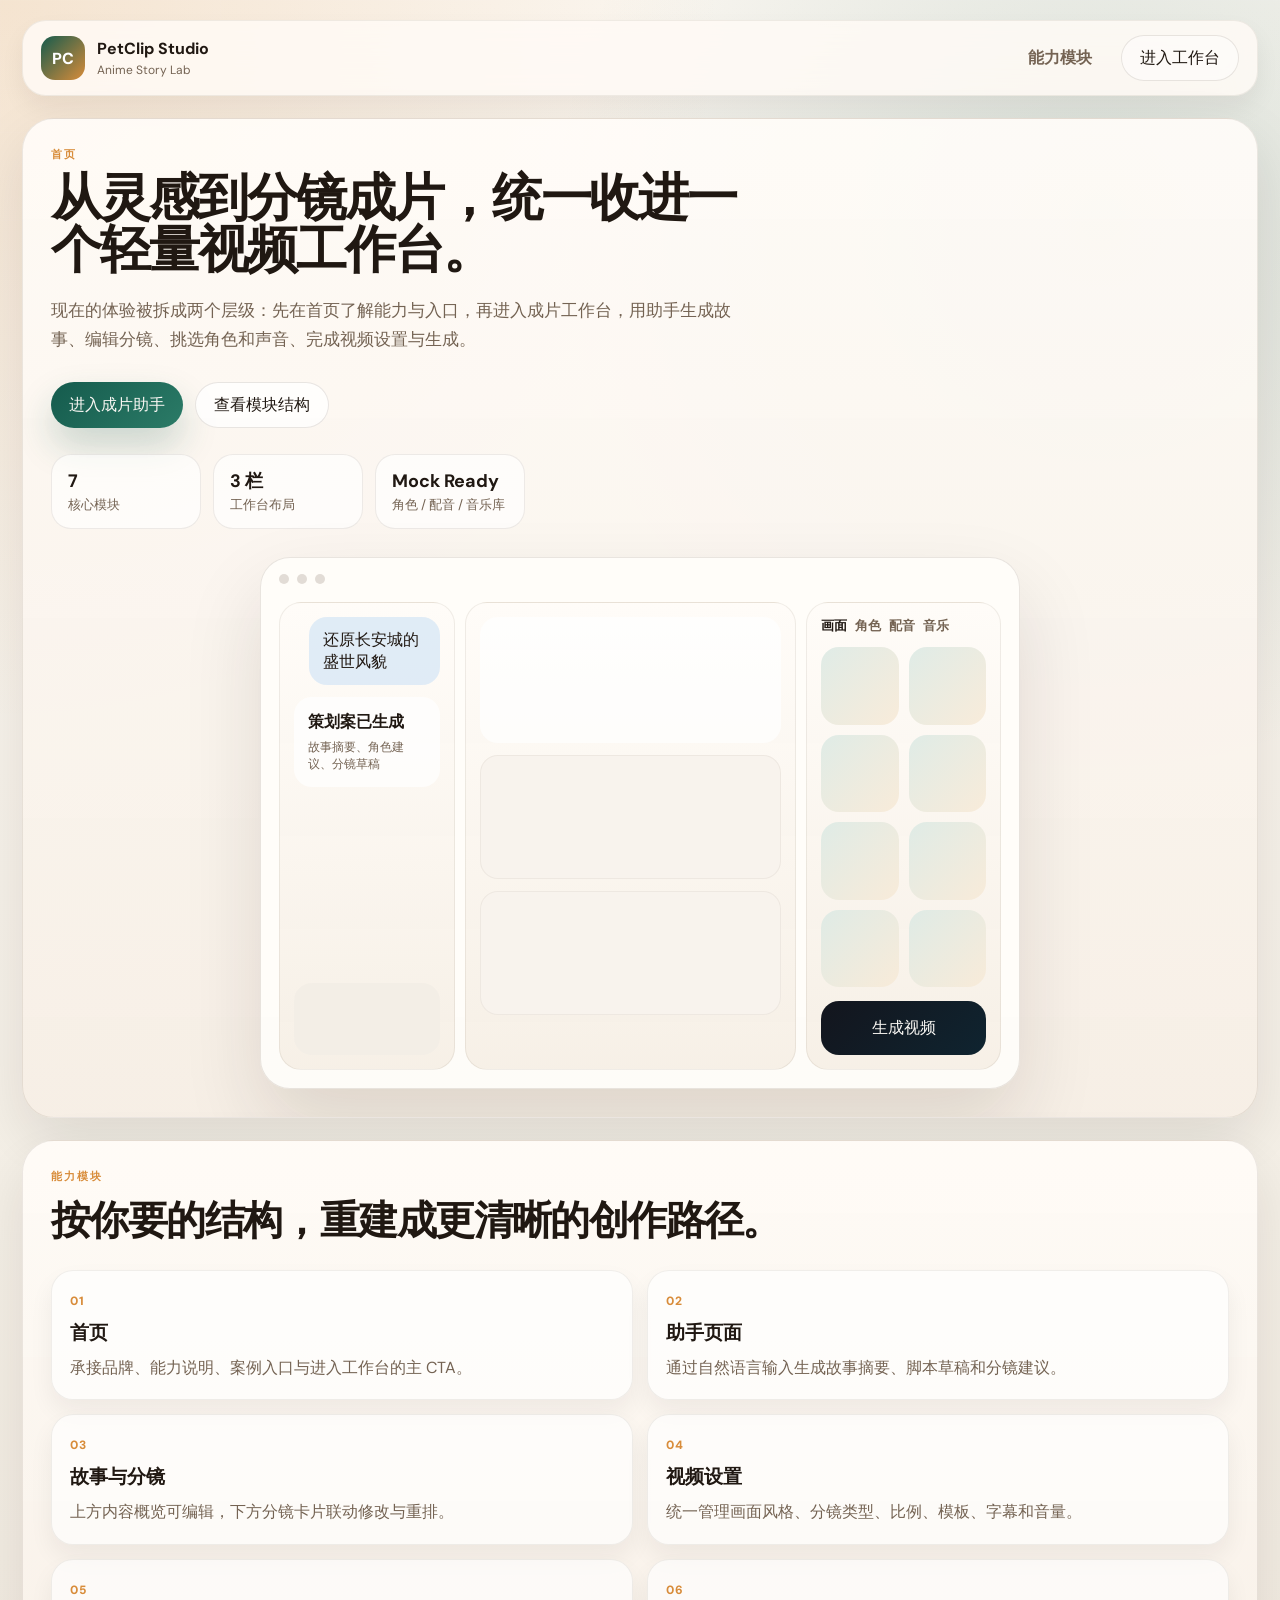
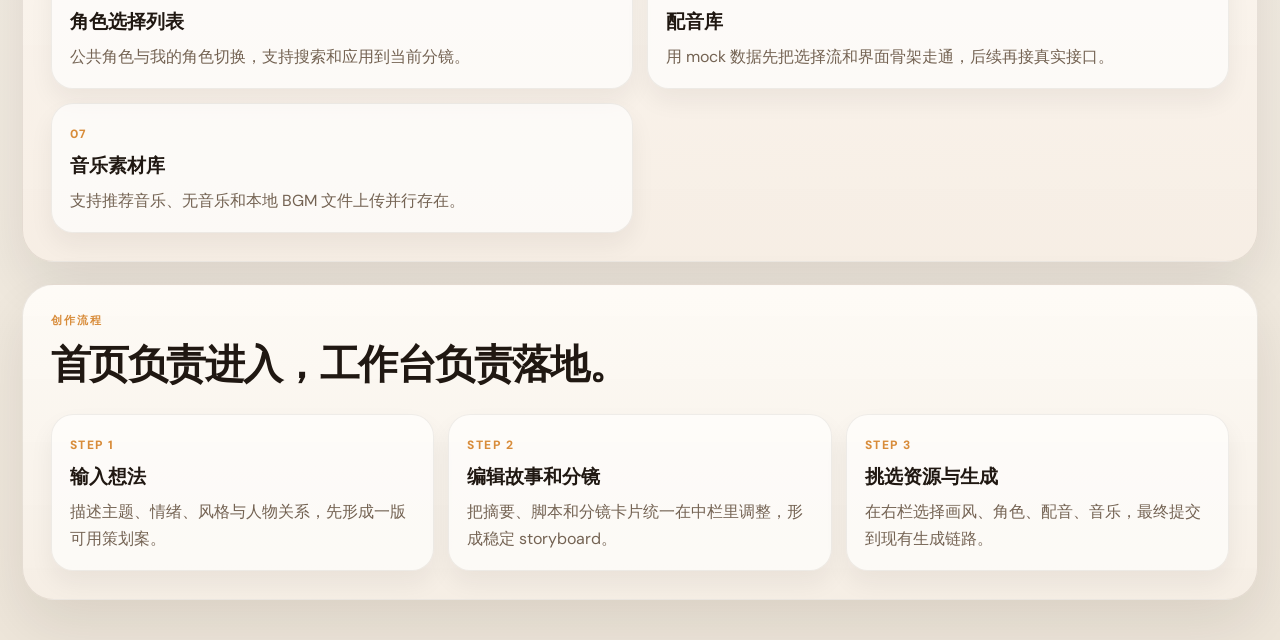
==== front/templates/index.html @ 116aa3e2 "feature: 更新目录组织架构" ====
<!doctype html>
<html lang="zh-CN">
  <head>
    <meta charset="utf-8" />
    <meta name="viewport" content="width=device-width, initial-scale=1" />
    <title>PetClip Studio</title>
    <link rel="preconnect" href="https://fonts.googleapis.com" />
    <link rel="preconnect" href="https://fonts.gstatic.com" crossorigin />
    <link
      href="https://fonts.googleapis.com/css2?family=DM+Sans:wght@400;500;700;800&family=IBM+Plex+Mono:wght@400;500&display=swap"
      rel="stylesheet"
    />
    <link rel="stylesheet" href="/static/styles.css" />
  </head>
  <body data-page="home" class="page-home">
    <header class="marketing-header">
      <a class="marketing-brand" href="/">
        <span class="marketing-brand__mark">PC</span>
        <span class="marketing-brand__text">
          <strong>PetClip Studio</strong>
          <span>Anime Story Lab</span>
        </span>
      </a>
      <nav class="marketing-nav">
        <a href="#features">能力模块</a>
        <a class="btn btn--ghost" href="/studio">进入工作台</a>
      </nav>
    </header>

    <main class="marketing-main">
      <section class="hero-shell">
        <div class="hero-copy">
          <div class="eyebrow">首页</div>
          <h1>从灵感到分镜成片，统一收进一个轻量视频工作台。</h1>
          <p>
            现在的体验被拆成两个层级：先在首页了解能力与入口，再进入成片工作台，用助手生成故事、编辑分镜、挑选角色和声音、完成视频设置与生成。
          </p>
          <div class="hero-actions">
            <a class="btn btn--primary" href="/studio">进入成片助手</a>
            <a class="btn btn--secondary" href="#features">查看模块结构</a>
          </div>
          <div class="hero-stats">
            <div class="hero-stat">
              <strong>7</strong>
              <span>核心模块</span>
            </div>
            <div class="hero-stat">
              <strong>3 栏</strong>
              <span>工作台布局</span>
            </div>
            <div class="hero-stat">
              <strong>Mock Ready</strong>
              <span>角色 / 配音 / 音乐库</span>
            </div>
          </div>
        </div>

        <div class="hero-preview">
          <div class="hero-preview__window">
            <div class="hero-preview__top">
              <span></span><span></span><span></span>
            </div>
            <div class="hero-preview__body">
              <div class="hero-preview__sidebar">
                <div class="hero-preview__bubble hero-preview__bubble--right">还原长安城的盛世风貌</div>
                <div class="hero-preview__card">
                  <strong>策划案已生成</strong>
                  <span>故事摘要、角色建议、分镜草稿</span>
                </div>
                <div class="hero-preview__composer"></div>
              </div>
              <div class="hero-preview__editor">
                <div class="hero-preview__editor-block"></div>
                <div class="hero-preview__editor-card"></div>
                <div class="hero-preview__editor-card"></div>
              </div>
              <div class="hero-preview__panel">
                <div class="hero-preview__tabs">
                  <span class="is-active">画面</span>
                  <span>角色</span>
                  <span>配音</span>
                  <span>音乐</span>
                </div>
                <div class="hero-preview__grid">
                  <span></span><span></span><span></span><span></span>
                  <span></span><span></span><span></span><span></span>
                </div>
                <div class="hero-preview__cta">生成视频</div>
              </div>
            </div>
          </div>
        </div>
      </section>

      <section class="marketing-section" id="features">
        <div class="section-heading">
          <div class="eyebrow">能力模块</div>
          <h2>按你要的结构，重建成更清晰的创作路径。</h2>
        </div>
        <div class="feature-grid">
          <article class="feature-card">
            <span>01</span>
            <h3>首页</h3>
            <p>承接品牌、能力说明、案例入口与进入工作台的主 CTA。</p>
          </article>
          <article class="feature-card">
            <span>02</span>
            <h3>助手页面</h3>
            <p>通过自然语言输入生成故事摘要、脚本草稿和分镜建议。</p>
          </article>
          <article class="feature-card">
            <span>03</span>
            <h3>故事与分镜</h3>
            <p>上方内容概览可编辑，下方分镜卡片联动修改与重排。</p>
          </article>
          <article class="feature-card">
            <span>04</span>
            <h3>视频设置</h3>
            <p>统一管理画面风格、分镜类型、比例、模板、字幕和音量。</p>
          </article>
          <article class="feature-card">
            <span>05</span>
            <h3>角色选择列表</h3>
            <p>公共角色与我的角色切换，支持搜索和应用到当前分镜。</p>
          </article>
          <article class="feature-card">
            <span>06</span>
            <h3>配音库</h3>
            <p>用 mock 数据先把选择流和界面骨架走通，后续再接真实接口。</p>
          </article>
          <article class="feature-card">
            <span>07</span>
            <h3>音乐素材库</h3>
            <p>支持推荐音乐、无音乐和本地 BGM 文件上传并行存在。</p>
          </article>
        </div>
      </section>

      <section class="marketing-section marketing-section--flow" id="flow">
        <div class="section-heading">
          <div class="eyebrow">创作流程</div>
          <h2>首页负责进入，工作台负责落地。</h2>
        </div>
        <div class="flow-grid">
          <div class="flow-step">
            <strong>Step 1</strong>
            <h3>输入想法</h3>
            <p>描述主题、情绪、风格与人物关系，先形成一版可用策划案。</p>
          </div>
          <div class="flow-step">
            <strong>Step 2</strong>
            <h3>编辑故事和分镜</h3>
            <p>把摘要、脚本和分镜卡片统一在中栏里调整，形成稳定 storyboard。</p>
          </div>
          <div class="flow-step">
            <strong>Step 3</strong>
            <h3>挑选资源与生成</h3>
            <p>在右栏选择画风、角色、配音、音乐，最终提交到现有生成链路。</p>
          </div>
        </div>
      </section>
    </main>
  </body>
</html>
---- static/styles.css ----
:root {
  --bg: #f4efe6;
  --bg-soft: #fbf8f3;
  --surface: rgba(255, 252, 247, 0.9);
  --surface-strong: #fffdf9;
  --surface-muted: #f2ece2;
  --line: rgba(72, 52, 33, 0.12);
  --line-strong: rgba(72, 52, 33, 0.2);
  --text: #201812;
  --muted: #746353;
  --primary: #155b4d;
  --primary-strong: #0e3f35;
  --primary-soft: #dceae5;
  --accent: #d88c3a;
  --accent-soft: #f8ead7;
  --danger: #b44f4b;
  --success: #25715b;
  --shadow-sm: 0 12px 24px rgba(31, 20, 8, 0.06);
  --shadow-md: 0 24px 60px rgba(31, 20, 8, 0.1);
  --shadow-lg: 0 36px 80px rgba(31, 20, 8, 0.12);
  --radius-sm: 14px;
  --radius-md: 22px;
  --radius-lg: 30px;
}

* {
  box-sizing: border-box;
}

html,
body {
  min-height: 100%;
}

body {
  margin: 0;
  color: var(--text);
  font-family: "DM Sans", ui-sans-serif, system-ui, sans-serif;
  background:
    radial-gradient(circle at top left, rgba(216, 140, 58, 0.18), transparent 28%),
    radial-gradient(circle at 86% 10%, rgba(21, 91, 77, 0.14), transparent 24%),
    linear-gradient(180deg, #fbf7f1 0%, var(--bg) 54%, #eee6da 100%);
}

body::before {
  content: "";
  position: fixed;
  inset: 0;
  pointer-events: none;
  background-image:
    linear-gradient(rgba(255, 255, 255, 0.18) 1px, transparent 1px),
    linear-gradient(90deg, rgba(255, 255, 255, 0.12) 1px, transparent 1px);
  background-size: 44px 44px;
  mask-image: linear-gradient(180deg, rgba(0, 0, 0, 0.22), transparent 76%);
}

a {
  color: inherit;
  text-decoration: none;
}

button,
input,
select,
textarea {
  font: inherit;
}

.eyebrow {
  font-size: 11px;
  font-weight: 800;
  letter-spacing: 0.18em;
  text-transform: uppercase;
  color: var(--accent);
}

.btn {
  display: inline-flex;
  align-items: center;
  justify-content: center;
  min-height: 46px;
  padding: 0 18px;
  border-radius: 999px;
  border: 1px solid var(--line);
  transition: transform 180ms ease, box-shadow 180ms ease, border-color 180ms ease, background 180ms ease;
  cursor: pointer;
}

.btn:hover {
  transform: translateY(-1px);
}

.btn--primary {
  color: #faf8f4;
  background: linear-gradient(135deg, var(--primary) 0%, #2b7b67 100%);
  border: none;
  box-shadow: 0 18px 36px rgba(21, 91, 77, 0.22);
}

.btn--secondary {
  background: rgba(255, 255, 255, 0.74);
  color: var(--text);
}

.btn--ghost {
  background: rgba(255, 255, 255, 0.48);
}

.btn--dark {
  color: #f9f7f2;
  background: linear-gradient(135deg, #14151d 0%, #0f232f 100%);
  border: none;
  box-shadow: 0 20px 38px rgba(15, 20, 27, 0.18);
}

.btn--danger {
  color: #fff8f7;
  background: linear-gradient(135deg, #a43f3b 0%, #cb5f57 100%);
  border: none;
  box-shadow: 0 18px 36px rgba(164, 63, 59, 0.22);
}

.btn--block {
  width: 100%;
}

.btn.is-disabled,
.btn[aria-disabled="true"] {
  opacity: 0.45;
  pointer-events: none;
}

.page-home {
  padding: 20px 22px 40px;
}

.marketing-header {
  display: flex;
  align-items: center;
  justify-content: space-between;
  gap: 18px;
  padding: 14px 18px;
  border: 1px solid rgba(72, 52, 33, 0.08);
  border-radius: 24px;
  background: rgba(255, 251, 246, 0.84);
  backdrop-filter: blur(16px);
  box-shadow: var(--shadow-sm);
}

.marketing-brand {
  display: flex;
  align-items: center;
  gap: 12px;
}

.marketing-brand__mark {
  display: inline-flex;
  align-items: center;
  justify-content: center;
  width: 44px;
  height: 44px;
  border-radius: 14px;
  background: linear-gradient(135deg, var(--primary) 0%, var(--accent) 100%);
  color: #fff;
  font-weight: 800;
}

.marketing-brand__text {
  display: flex;
  flex-direction: column;
  gap: 3px;
}

.marketing-brand__text strong {
  font-size: 16px;
}

.marketing-brand__text span {
  color: var(--muted);
  font-size: 12px;
}

.marketing-nav {
  display: flex;
  align-items: center;
  gap: 12px;
}

.marketing-nav a:not(.btn) {
  display: inline-flex;
  align-items: center;
  min-height: 42px;
  padding: 0 16px;
  border-radius: 999px;
  border: 1px solid transparent;
  color: var(--muted);
  font-weight: 700;
}

.marketing-nav a:not(.btn):hover {
  color: var(--text);
  border-color: rgba(72, 52, 33, 0.08);
  background: rgba(255, 255, 255, 0.6);
}

.marketing-main {
  display: flex;
  flex-direction: column;
  gap: 22px;
  margin-top: 22px;
}

.hero-shell,
.marketing-section {
  position: relative;
  overflow: hidden;
  padding: 28px;
  border: 1px solid rgba(72, 52, 33, 0.1);
  border-radius: 32px;
  background: linear-gradient(180deg, rgba(255, 252, 248, 0.92), rgba(246, 238, 229, 0.94));
  box-shadow: var(--shadow-md);
}

.marketing-section--config {
  padding: 22px;
}

.config-center-shell {
  display: grid;
  gap: 18px;
}

.section-heading--compact p {
  max-width: 760px;
  margin: 14px 0 0;
  color: var(--muted);
  line-height: 1.7;
}

.config-center-tabs {
  display: inline-flex;
  flex-wrap: wrap;
  gap: 10px;
  padding: 8px;
  border: 1px solid rgba(72, 52, 33, 0.08);
  border-radius: 999px;
  background: rgba(255, 255, 255, 0.62);
  box-shadow: inset 0 1px 0 rgba(255, 255, 255, 0.4);
}

.config-center-tab {
  min-height: 46px;
  padding: 0 20px;
  border: none;
  border-radius: 999px;
  background: transparent;
  color: var(--muted);
  font: inherit;
  font-weight: 800;
  cursor: pointer;
}

.config-center-tab.is-active {
  background: linear-gradient(135deg, rgba(21, 91, 77, 0.14), rgba(216, 140, 58, 0.12));
  color: var(--text);
  box-shadow: 0 10px 22px rgba(31, 20, 8, 0.08);
}

.config-center-panel {
  padding: 22px;
  border: 1px solid rgba(72, 52, 33, 0.08);
  border-radius: 26px;
  background:
    radial-gradient(circle at top right, rgba(21, 91, 77, 0.06), transparent 28%),
    linear-gradient(180deg, rgba(255,255,255,0.88), rgba(250,246,239,0.92));
  box-shadow: 0 16px 30px rgba(31, 20, 8, 0.06);
}

.hero-shell {
  display: grid;
  grid-template-columns: minmax(0, 1.05fr) minmax(420px, 0.95fr);
  gap: 28px;
  min-height: 560px;
}

.hero-copy h1,
.section-heading h2 {
  margin: 10px 0 0;
  letter-spacing: -0.04em;
}

.hero-copy h1 {
  max-width: 720px;
  font-size: clamp(2.8rem, 4vw, 4.4rem);
  line-height: 1.02;
}

.hero-copy p {
  max-width: 680px;
  margin: 20px 0 0;
  color: var(--muted);
  font-size: 17px;
  line-height: 1.7;
}

.hero-actions,
.hero-stats {
  display: flex;
  gap: 12px;
  flex-wrap: wrap;
}

.hero-actions {
  margin-top: 28px;
}

.hero-stats {
  margin-top: 26px;
}

.hero-stat {
  min-width: 150px;
  padding: 14px 16px;
  border-radius: 20px;
  border: 1px solid rgba(72, 52, 33, 0.09);
  background: rgba(255, 255, 255, 0.58);
}

.hero-stat strong {
  display: block;
  font-size: 18px;
}

.hero-stat span {
  color: var(--muted);
  font-size: 13px;
}

.hero-preview {
  display: flex;
  align-items: center;
  justify-content: center;
}

.hero-preview__window {
  width: 100%;
  max-width: 760px;
  border-radius: 30px;
  border: 1px solid rgba(72, 52, 33, 0.12);
  background: rgba(255, 254, 251, 0.88);
  box-shadow: var(--shadow-lg);
}

.hero-preview__top {
  display: flex;
  gap: 8px;
  padding: 16px 18px 0;
}

.hero-preview__top span {
  width: 10px;
  height: 10px;
  border-radius: 999px;
  background: rgba(72, 52, 33, 0.16);
}

.hero-preview__body {
  display: grid;
  grid-template-columns: 0.9fr 1.7fr 1fr;
  gap: 10px;
  padding: 18px;
}

.hero-preview__sidebar,
.hero-preview__editor,
.hero-preview__panel {
  border-radius: 22px;
  background: linear-gradient(180deg, rgba(255, 252, 248, 0.96), rgba(246, 239, 229, 0.94));
  border: 1px solid rgba(72, 52, 33, 0.08);
  padding: 14px;
}

.hero-preview__sidebar {
  display: flex;
  flex-direction: column;
  gap: 12px;
}

.hero-preview__bubble {
  max-width: 90%;
  padding: 12px 14px;
  border-radius: 18px;
  background: rgba(221, 234, 247, 0.9);
}

.hero-preview__bubble--right {
  margin-left: auto;
}

.hero-preview__card,
.hero-preview__editor-block,
.hero-preview__editor-card,
.hero-preview__composer,
.hero-preview__cta {
  border-radius: 18px;
}

.hero-preview__card {
  padding: 14px;
  background: rgba(255, 255, 255, 0.74);
}

.hero-preview__card span {
  display: block;
  margin-top: 6px;
  color: var(--muted);
  font-size: 12px;
}

.hero-preview__composer {
  margin-top: auto;
  min-height: 72px;
  background: rgba(244, 238, 231, 0.92);
}

.hero-preview__editor {
  display: flex;
  flex-direction: column;
  gap: 12px;
}

.hero-preview__editor-block {
  min-height: 126px;
  background: rgba(255, 255, 255, 0.72);
}

.hero-preview__editor-card {
  min-height: 124px;
  background: rgba(248, 243, 237, 0.98);
  border: 1px solid rgba(72, 52, 33, 0.06);
}

.hero-preview__tabs {
  display: flex;
  gap: 8px;
  margin-bottom: 12px;
  color: var(--muted);
  font-size: 13px;
  font-weight: 700;
}

.hero-preview__tabs .is-active {
  color: var(--text);
}

.hero-preview__grid {
  display: grid;
  grid-template-columns: repeat(2, 1fr);
  gap: 10px;
}

.hero-preview__grid span {
  display: block;
  aspect-ratio: 1;
  border-radius: 18px;
  background: linear-gradient(135deg, rgba(220, 234, 229, 0.9), rgba(248, 234, 215, 0.9));
}

.hero-preview__cta {
  margin-top: 14px;
  min-height: 54px;
  color: #faf8f4;
  display: flex;
  align-items: center;
  justify-content: center;
  background: linear-gradient(135deg, #13151d 0%, #0f2430 100%);
}

.section-heading {
  max-width: 760px;
}

.section-heading h2 {
  font-size: clamp(2rem, 3.1vw, 3rem);
}

.feature-grid {
  display: grid;
  grid-template-columns: repeat(4, minmax(0, 1fr));
  gap: 14px;
  margin-top: 22px;
}

.feature-card,
.flow-step {
  padding: 18px;
  border-radius: 22px;
  border: 1px solid rgba(72, 52, 33, 0.08);
  background: rgba(255, 255, 255, 0.62);
  box-shadow: var(--shadow-sm);
}

.feature-card span,
.flow-step strong {
  color: var(--accent);
  font-weight: 800;
  font-size: 12px;
  letter-spacing: 0.12em;
  text-transform: uppercase;
}

.feature-card h3,
.flow-step h3 {
  margin: 10px 0 8px;
  font-size: 19px;
}

.feature-card p,
.flow-step p {
  margin: 0;
  color: var(--muted);
  line-height: 1.7;
}

.marketing-section--flow .flow-grid {
  display: grid;
  grid-template-columns: repeat(3, minmax(0, 1fr));
  gap: 14px;
  margin-top: 22px;
}

.page-studio,
.page-tasks,
.page-task-detail {
  min-height: 100dvh;
}

.page-studio {
  display: grid;
  grid-template-rows: auto minmax(0, 1fr);
  height: 100dvh;
  padding: 8px;
  overflow: hidden;
}

.studio-shell {
  display: grid;
  grid-template-columns: minmax(300px, 0.82fr) minmax(620px, 1.7fr) minmax(320px, 0.86fr);
  gap: 10px;
  height: 100%;
  min-height: 0;
}

.studio-column {
  min-width: 0;
  min-height: 0;
}

.studio-panel {
  height: 100%;
  min-height: 0;
  overflow: hidden;
  border: 1px solid rgba(72, 52, 33, 0.1);
  border-radius: 24px;
  background: linear-gradient(180deg, rgba(255, 252, 248, 0.93), rgba(246, 238, 228, 0.95));
  box-shadow: var(--shadow-md);
}

.studio-panel--assistant,
.studio-panel--resources {
  display: flex;
  flex-direction: column;
}

.studio-panel--assistant {
  padding: 16px;
  gap: 12px;
}

.assistant-header,
.editor-header {
  display: flex;
  align-items: flex-start;
  justify-content: space-between;
  gap: 14px;
}

.assistant-header h1,
.editor-header h2,
.video-settings__head h3 {
  margin: 8px 0 0;
  font-size: 28px;
  letter-spacing: -0.04em;
}

.editor-header h2,
.video-settings__head h3 {
  font-size: 22px;
}

.assistant-close {
  display: inline-flex;
  align-items: center;
  justify-content: center;
  width: 40px;
  height: 40px;
  border-radius: 12px;
  color: var(--muted);
  font-size: 30px;
  line-height: 1;
}

.assistant-thread,
.assistant-plan,
.asset-mini-list,
.scene-list,
.resource-panel,
.log-box {
  overflow: auto;
}

.assistant-thread {
  display: flex;
  flex-direction: column;
  gap: 12px;
  min-height: 140px;
}

.chat-bubble,
.assistant-card,
.assistant-project-card {
  border-radius: 18px;
}

.chat-bubble {
  max-width: 90%;
  padding: 12px 14px;
  font-size: 14px;
  line-height: 1.6;
}

.chat-bubble--user {
  margin-left: auto;
  background: rgba(225, 235, 251, 0.96);
}

.chat-bubble--assistant {
  background: rgba(255, 255, 255, 0.72);
}

.assistant-plan {
  display: flex;
  flex-direction: column;
  gap: 12px;
}

.assistant-card {
  padding: 16px;
  border: 1px solid rgba(21, 91, 77, 0.24);
  background: rgba(255, 255, 255, 0.7);
}

.assistant-card h3 {
  margin: 0;
  font-size: 20px;
}

.assistant-card__meta {
  margin-top: 6px;
  color: var(--muted);
  font-size: 13px;
}

.assistant-card__summary {
  margin-top: 12px;
  color: var(--muted);
  line-height: 1.7;
}

.assistant-library,
.assistant-settings {
  padding: 14px;
  border-radius: 18px;
  background: rgba(255, 255, 255, 0.56);
  border: 1px solid rgba(72, 52, 33, 0.08);
}

label {
  display: block;
  margin: 0 0 8px;
  color: var(--muted);
  font-size: 12px;
  font-weight: 700;
}

input[type="file"],
input[type="number"],
select,
textarea,
.search-input {
  width: 100%;
  padding: 12px 14px;
  border: 1px solid rgba(72, 52, 33, 0.12);
  border-radius: 16px;
  background: rgba(255, 253, 249, 0.94);
  color: var(--text);
}

textarea {
  resize: vertical;
}

input:focus,
select:focus,
textarea:focus {
  outline: none;
  border-color: rgba(21, 91, 77, 0.44);
  box-shadow: 0 0 0 4px rgba(21, 91, 77, 0.12);
}

.field-hint {
  margin-top: 8px;
  color: var(--muted);
  font-size: 12px;
  line-height: 1.5;
}

.asset-mini-list {
  display: flex;
  flex-direction: column;
  gap: 8px;
  min-height: 0;
  max-height: 180px;
}

.asset-mini-item {
  padding: 12px;
  border-radius: 16px;
  background: rgba(255, 255, 255, 0.68);
  border: 1px solid rgba(72, 52, 33, 0.08);
}

.asset-mini-item strong {
  display: block;
  font-size: 13px;
}

.asset-mini-item span {
  color: var(--muted);
  font-size: 12px;
}

.assistant-composer {
  margin-top: auto;
  display: flex;
  flex-direction: column;
  gap: 10px;
}

.assistant-composer textarea {
  min-height: 120px;
}

.studio-panel--editor {
  display: flex;
  flex-direction: column;
  padding: 16px;
  gap: 14px;
  min-height: 0;
}

.status-chip {
  display: inline-flex;
  align-items: center;
  min-height: 40px;
  padding: 0 14px;
  border-radius: 999px;
  border: 1px solid var(--line);
  background: rgba(255, 255, 255, 0.74);
  color: var(--muted);
  font-size: 13px;
  font-weight: 700;
}

.editor-overview {
  display: grid;
  grid-template-columns: minmax(0, 0.9fr) minmax(0, 1.1fr);
  gap: 14px;
}

.document-card {
  padding: 18px;
  border-radius: 24px;
  border: 1px solid rgba(72, 52, 33, 0.08);
  background: rgba(255, 255, 255, 0.72);
}

.document-card__head {
  margin-bottom: 12px;
}

.document-card__head p {
  margin: 8px 0 0;
  color: var(--muted);
  line-height: 1.6;
}

.story-document {
  min-height: 420px;
  font-size: 16px;
  line-height: 1.8;
  white-space: pre-wrap;
}

.overview-card,
.setting-card,
.scene-card,
.resource-card,
.voice-item,
.music-item {
  border-radius: 20px;
  border: 1px solid rgba(72, 52, 33, 0.08);
  background: rgba(255, 255, 255, 0.68);
}

.overview-card {
  padding: 16px;
}

.overview-card textarea {
  min-height: 150px;
}

.editor-toolbar {
  display: flex;
  align-items: center;
  justify-content: space-between;
  gap: 12px;
}

.editor-toolbar__meta {
  color: var(--muted);
  font-size: 14px;
}

.scene-list {
  display: flex;
  flex-direction: column;
  gap: 12px;
  min-height: 0;
  flex: 0 0 auto;
  max-height: 320px;
  overflow: auto;
  padding-right: 2px;
}

.scene-card {
  padding: 16px;
}

.scene-card.is-active {
  border-color: rgba(21, 91, 77, 0.32);
  box-shadow: inset 0 0 0 1px rgba(21, 91, 77, 0.08);
}

.scene-card__head,
.scene-card__actions,
.setting-toggle,
.voice-item,
.music-item,
.resource-card__meta,
.resource-footer {
  display: flex;
  align-items: center;
}

.scene-card__head {
  justify-content: space-between;
  gap: 12px;
  margin-bottom: 14px;
}

.scene-card__title {
  display: flex;
  flex-direction: column;
  gap: 4px;
}

.scene-card__title strong {
  font-size: 17px;
}

.scene-card__title span {
  color: var(--muted);
  font-size: 12px;
}

.scene-card__actions {
  gap: 8px;
}

.icon-btn {
  width: 34px;
  height: 34px;
  border-radius: 12px;
  border: 1px solid rgba(72, 52, 33, 0.1);
  background: rgba(255, 255, 255, 0.8);
  cursor: pointer;
}

.scene-grid {
  display: grid;
  grid-template-columns: minmax(0, 1fr) 110px;
  gap: 12px;
}

.scene-footer {
  display: flex;
  gap: 10px;
  flex-wrap: wrap;
  margin-top: 12px;
}

.tag {
  display: inline-flex;
  align-items: center;
  min-height: 28px;
  padding: 0 10px;
  border-radius: 999px;
  background: var(--accent-soft);
  color: #8a5b28;
  font-size: 12px;
  font-weight: 700;
}

.settings-grid {
  display: grid;
  grid-template-columns: repeat(2, minmax(0, 1fr));
  gap: 12px;
  margin-top: 16px;
}

.setting-card {
  padding: 14px;
}

.setting-toggle {
  gap: 10px;
  padding: 0 4px;
}

.setting-toggle input {
  width: 18px;
  height: 18px;
}

.result-status,
.result-meta {
  margin-top: 14px;
  color: var(--muted);
}

.result-status {
  padding: 12px 14px;
  border-radius: 16px;
  background: rgba(255, 255, 255, 0.62);
}

.log-box {
  min-height: 96px;
  max-height: 150px;
  margin: 12px 0 0;
  padding: 14px;
  border-radius: 18px;
  color: #655648;
  background: rgba(255, 255, 255, 0.54);
  font-family: "IBM Plex Mono", ui-monospace, monospace;
  font-size: 12px;
}

.editor-status-panel {
  padding: 14px 16px 0;
  border-radius: 20px;
  border: 1px solid rgba(72, 52, 33, 0.08);
  background: rgba(255, 255, 255, 0.5);
}

.editor-status-panel__top {
  display: flex;
  align-items: flex-start;
  justify-content: space-between;
  gap: 12px;
}

.studio-panel--resources {
  display: flex;
  flex-direction: column;
  padding: 12px 12px 16px;
  height: 100%;
  min-height: 0;
}

.resource-tabs {
  display: grid;
  grid-template-columns: repeat(4, 1fr);
  gap: 8px;
  padding: 4px;
  border-radius: 18px;
  background: rgba(255, 255, 255, 0.52);
  flex: 0 0 auto;
}

.resource-tab {
  min-height: 42px;
  border: none;
  border-radius: 14px;
  background: transparent;
  color: var(--muted);
  font-weight: 700;
  cursor: pointer;
}

.resource-tab.is-active {
  color: var(--text);
  background: rgba(255, 255, 255, 0.9);
  box-shadow: var(--shadow-sm);
}

.resource-panel {
  display: flex;
  flex-direction: column;
  gap: 14px;
  min-height: 0;
  flex: 1 1 auto;
  margin-top: 14px;
  padding-right: 4px;
  overflow-y: auto;
}

.panel-section h3,
.panel-section h4 {
  margin: 0 0 12px;
}

.panel-section h3 {
  font-size: 16px;
}

.panel-section h4 {
  font-size: 13px;
  color: var(--muted);
}

.resource-grid,
.character-grid {
  display: grid;
  grid-template-columns: repeat(2, minmax(0, 1fr));
  gap: 10px;
}

.character-grid {
  grid-template-columns: repeat(3, minmax(0, 1fr));
}

.resource-card,
.character-card {
  padding: 12px;
  cursor: pointer;
}

.resource-card.is-selected,
.character-card.is-selected,
.voice-item.is-selected,
.music-item.is-selected {
  border-color: rgba(21, 91, 77, 0.3);
  box-shadow: inset 0 0 0 1px rgba(21, 91, 77, 0.1);
}

.resource-card__media,
.character-card__media {
  aspect-ratio: 1;
  border-radius: 16px;
  background: linear-gradient(135deg, rgba(220, 234, 229, 1), rgba(248, 234, 215, 1));
  overflow: hidden;
  display: grid;
  place-items: center;
}

.resource-card__media--image img,
.character-card__media--image img {
  width: 100%;
  height: 100%;
  object-fit: cover;
  display: block;
}

.resource-card__media--placeholder,
.character-card__placeholder {
  width: 100%;
  height: 100%;
  display: grid;
  place-items: center;
  color: var(--muted);
  font-size: 12px;
}

.resource-card__media--photo {
  background: linear-gradient(135deg, #2b3f52, #8ca8b4);
}

.resource-card__media--comic {
  background: linear-gradient(135deg, #f0c4a1, #d87b4d);
}

.resource-card__media--fantasy {
  background: linear-gradient(135deg, #cfd7ff, #7da1f3);
}

.resource-card__media--cute {
  background: linear-gradient(135deg, #f8e3bf, #f7c378);
}

.resource-card strong,
.character-card strong {
  display: block;
  margin-top: 10px;
  font-size: 14px;
}

.resource-card span,
.character-card span {
  display: block;
  margin-top: 4px;
  color: var(--muted);
  font-size: 12px;
  line-height: 1.5;
}

.resource-card__meta {
  justify-content: space-between;
  gap: 8px;
}

.search-input {
  padding-left: 14px;
}

.segment-control,
.filter-row {
  display: flex;
  gap: 8px;
  flex-wrap: wrap;
}

.segment-control button,
.filter-chip {
  min-height: 34px;
  padding: 0 12px;
  border-radius: 999px;
  border: 1px solid rgba(72, 52, 33, 0.1);
  background: rgba(255, 255, 255, 0.7);
  color: var(--muted);
  font-weight: 700;
  cursor: pointer;
}

.segment-control button.is-active,
.filter-chip.is-active {
  color: var(--primary-strong);
  border-color: rgba(21, 91, 77, 0.18);
  background: var(--primary-soft);
}

.character-card {
  border-radius: 18px;
  border: 1px solid rgba(72, 52, 33, 0.08);
  background: rgba(255, 255, 255, 0.68);
  padding: 10px;
}

.character-card__media {
  border-radius: 16px;
  aspect-ratio: 0.86;
}

.voice-list,
.music-list {
  display: flex;
  flex-direction: column;
  gap: 10px;
}

.voice-item,
.music-item {
  justify-content: space-between;
  gap: 12px;
  padding: 12px 14px;
  align-items: flex-start;
  flex-direction: column;
}

.voice-item__meta,
.music-item__meta {
  min-width: 0;
}

.voice-item strong,
.music-item strong {
  display: block;
  font-size: 14px;
}

.voice-item span,
.music-item span {
  color: var(--muted);
  font-size: 12px;
}

.resource-audio {
  width: 100%;
  margin-top: 8px;
}

.resource-audio--empty {
  padding: 10px 12px;
  border-radius: 12px;
  background: rgba(255, 255, 255, 0.72);
}

.material-asset-preview {
  grid-column: 1 / -1;
}

.material-asset-preview .resource-card__media,
.material-asset-preview .character-card__media,
.material-asset-preview .resource-audio {
  max-width: 280px;
}

.resource-footer {
  justify-content: space-between;
  gap: 12px;
  margin-top: 14px;
  padding: 14px 6px 0;
  flex: 0 0 auto;
}

.resource-footer__note {
  color: var(--muted);
  font-size: 12px;
  line-height: 1.6;
}

#loading_overlay {
  position: fixed;
  inset: 0;
  z-index: 9999;
  display: none;
  align-items: center;
  justify-content: center;
  background: rgba(244, 239, 230, 0.8);
  backdrop-filter: blur(10px);
}

#loading_content {
  min-width: 320px;
  padding: 24px 26px;
  border-radius: 24px;
  border: 1px solid rgba(72, 52, 33, 0.1);
  background: rgba(255, 252, 248, 0.94);
  box-shadow: var(--shadow-lg);
  text-align: center;
}

.loading-spinner {
  width: 58px;
  height: 58px;
  margin: 0 auto 18px;
  border: 4px solid rgba(72, 52, 33, 0.08);
  border-top-color: var(--primary);
  border-radius: 50%;
  animation: spin 0.9s linear infinite;
}

@keyframes spin {
  to {
    transform: rotate(360deg);
  }
}

.progress-container {
  width: 100%;
  height: 6px;
  margin-top: 16px;
  overflow: hidden;
  border-radius: 999px;
  background: rgba(72, 52, 33, 0.08);
}

.progress-bar {
  width: 0%;
  height: 100%;
  background: linear-gradient(90deg, var(--primary), var(--accent));
  transition: width 0.28s ease;
}

#loading_eta {
  margin-top: 8px;
  color: var(--muted);
  font-size: 12px;
}

@media (max-width: 1320px) {
  .page-studio {
    height: auto;
    overflow: visible;
  }

  .studio-shell {
    grid-template-columns: 1fr;
    height: auto;
  }

  .studio-panel--resources {
    min-height: 620px;
  }

  .tasks-list,
  .task-detail-layout {
    grid-template-columns: 1fr;
  }

  .task-video-frame {
    min-height: 420px;
  }

  .hero-shell {
    grid-template-columns: 1fr;
    min-height: auto;
  }

  .feature-grid {
    grid-template-columns: repeat(2, minmax(0, 1fr));
  }
}

@media (max-width: 920px) {
  .page-home {
    padding: 14px;
  }

  .page-tasks,
  .page-task-detail {
    padding: 10px;
  }

  .marketing-header,
  .marketing-nav,
  .editor-overview,
  .settings-grid,
  .resource-grid,
  .character-grid,
  .marketing-section--flow .flow-grid {
    grid-template-columns: 1fr;
  }

  .marketing-header,
  .marketing-nav {
    flex-direction: column;
    align-items: flex-start;
  }

  .hero-preview__body {
    grid-template-columns: 1fr;
  }

  .feature-grid {
    grid-template-columns: 1fr;
  }

  .scene-grid {
    grid-template-columns: 1fr;
  }

  .studio-topbar,
  .task-detail-hero {
    padding-left: 14px;
    padding-right: 14px;
  }

  .task-card {
    grid-template-columns: 1fr;
  }
}

/* Shared Top Bar + Task Pages */
.studio-topbar {
  display: flex;
  align-items: center;
  justify-content: space-between;
  min-height: 56px;
  margin-bottom: 8px;
  padding: 0 16px;
  border: 1px solid rgba(72, 52, 33, 0.08);
  border-radius: 20px;
  background: rgba(255, 251, 246, 0.84);
  backdrop-filter: blur(16px);
  box-shadow: var(--shadow-sm);
}

.topbar-back,
.topbar-link {
  display: inline-flex;
  align-items: center;
  gap: 6px;
  color: var(--muted);
  font-weight: 600;
  transition: color 180ms ease, border-color 180ms ease, background 180ms ease;
}

.topbar-back:hover,
.topbar-link:hover {
  color: var(--text);
}

.topbar-link {
  min-height: 38px;
  padding: 0 14px;
  border: 1px solid var(--line);
  border-radius: 999px;
  background: rgba(255, 255, 255, 0.52);
}

.topbar-link--current {
  pointer-events: none;
}

.topbar-provider {
  display: flex;
  align-items: center;
  gap: 10px;
  margin-left: auto;
  margin-right: 12px;
  padding: 0 6px 0 16px;
}

.topbar-provider label {
  margin: 0;
  color: var(--muted);
  font-size: 12px;
  font-weight: 700;
  white-space: nowrap;
}

.topbar-provider select {
  width: 180px;
  min-height: 38px;
  padding: 0 14px;
  border-radius: 999px;
  background: rgba(255, 255, 255, 0.72);
}

.page-tasks,
.page-task-detail {
  display: grid;
  grid-template-rows: auto minmax(0, 1fr);
  padding: 12px;
}

.tasks-shell,
.task-detail-shell {
  min-height: 0;
  margin-top: 8px;
}

.tasks-shell {
  display: flex;
  flex-direction: column;
  gap: 12px;
}

.tasks-board,
.task-detail-hero,
.task-video-panel,
.task-meta-panel {
  border: 1px solid rgba(72, 52, 33, 0.1);
  border-radius: 28px;
  background: linear-gradient(180deg, rgba(255, 252, 248, 0.92), rgba(246, 238, 229, 0.94));
  box-shadow: var(--shadow-md);
}

.task-detail-hero {
  display: flex;
  align-items: flex-start;
  justify-content: space-between;
  gap: 18px;
  padding: 24px 28px;
}

.task-detail-hero h1 {
  margin: 10px 0 0;
  font-size: 34px;
  letter-spacing: -0.04em;
}

.task-detail-hero p {
  margin: 10px 0 0;
  color: var(--muted);
  line-height: 1.7;
  max-width: 780px;
}

.tasks-board {
  display: flex;
  flex-direction: column;
  min-height: 0;
  padding: 22px 24px;
}

.tasks-board__head {
  display: flex;
  align-items: center;
  justify-content: space-between;
  gap: 12px;
  margin-bottom: 18px;
}

.tasks-board__head h2,
.task-status-card h2 {
  margin: 0;
  font-size: 20px;
}

.tasks-list {
  display: grid;
  grid-template-columns: repeat(2, minmax(0, 1fr));
  gap: 14px;
  min-height: 0;
  overflow: auto;
}

.tasks-empty,
.tasks-loading {
  display: grid;
  place-items: center;
  gap: 12px;
  min-height: 240px;
  padding: 28px;
  border: 1px dashed rgba(72, 52, 33, 0.14);
  border-radius: 22px;
  background: rgba(255, 255, 255, 0.5);
  text-align: center;
}

.task-card {
  display: grid;
  grid-template-columns: 148px minmax(0, 1fr);
  gap: 16px;
  min-height: 164px;
  padding: 16px;
  border: 1px solid rgba(72, 52, 33, 0.08);
  border-radius: 24px;
  background: rgba(255, 255, 255, 0.68);
  box-shadow: var(--shadow-sm);
  transition: transform 180ms ease, box-shadow 180ms ease, border-color 180ms ease;
}

.task-card:hover {
  transform: translateY(-1px);
  border-color: rgba(21, 91, 77, 0.18);
  box-shadow: var(--shadow-md);
}

.task-card__media {
  overflow: hidden;
  border-radius: 18px;
  background: rgba(244, 239, 230, 0.9);
}

.task-card__cover,
.task-card__placeholder {
  width: 100%;
  height: 100%;
}

.task-card__cover {
  display: block;
  object-fit: cover;
}

.task-card__placeholder {
  display: grid;
  place-items: center;
  padding: 12px;
  color: var(--muted);
  font-weight: 700;
  background: linear-gradient(135deg, rgba(220, 234, 229, 1), rgba(248, 234, 215, 1));
}

.task-card__body {
  min-width: 0;
}

.task-card__top,
.task-card__meta,
.task-actions {
  display: flex;
  align-items: center;
  gap: 10px;
}

.task-card__top {
  justify-content: space-between;
}

.task-card__id {
  color: var(--muted);
  font-family: "IBM Plex Mono", ui-monospace, monospace;
  font-size: 12px;
}

.task-card__badge {
  display: inline-flex;
  align-items: center;
  min-height: 28px;
  padding: 0 10px;
  border-radius: 999px;
  font-size: 12px;
  font-weight: 700;
}

.task-card__badge--queued,
.task-card__badge--running,
.task-card__badge--submitted,
.task-card__badge--composing {
  color: #0e3f35;
  background: rgba(220, 234, 229, 0.96);
}

.task-card__badge--done,
.task-card__badge--succeeded {
  color: #25715b;
  background: rgba(226, 244, 237, 0.96);
}

.task-card__badge--error,
.task-card__badge--failed {
  color: #b44f4b;
  background: rgba(252, 236, 234, 0.96);
}

.task-card strong {
  display: block;
  margin-top: 12px;
  font-size: 18px;
  line-height: 1.4;
}

.task-card p {
  margin: 8px 0 0;
  color: var(--muted);
  line-height: 1.6;
}

.task-card__meta {
  flex-wrap: wrap;
  margin-top: 14px;
  color: var(--muted);
  font-size: 12px;
}

.task-detail-shell {
  display: flex;
  flex-direction: column;
  gap: 12px;
}

.task-detail-layout {
  display: grid;
  grid-template-columns: minmax(0, 1.5fr) minmax(320px, 0.8fr);
  gap: 12px;
  min-height: 0;
  flex: 1 1 auto;
}

.task-video-panel,
.task-meta-panel {
  min-height: 0;
  padding: 20px;
}

.task-video-frame {
  display: grid;
  place-items: center;
  min-height: 520px;
  height: 100%;
  border-radius: 24px;
  background: rgba(17, 20, 27, 0.95);
  overflow: hidden;
}

.task-video {
  display: none;
  width: 100%;
  height: 100%;
  background: #000;
}

.task-placeholder {
  padding: 24px;
  color: rgba(255, 255, 255, 0.88);
  text-align: center;
  line-height: 1.7;
}

.task-meta-panel {
  display: flex;
  flex-direction: column;
  gap: 14px;
  overflow: auto;
}

.task-actions {
  flex-wrap: wrap;
}

.task-danger-zone {
  padding: 18px;
  border: 1px solid rgba(180, 79, 75, 0.12);
  border-radius: 22px;
  background: rgba(252, 236, 234, 0.58);
}

.task-action-error {
  margin: 10px 0 0;
  color: var(--danger);
  line-height: 1.6;
}

.task-status-card {
  padding: 18px;
  border: 1px solid rgba(72, 52, 33, 0.08);
  border-radius: 22px;
  background: rgba(255, 255, 255, 0.62);
}

.task-status-card p {
  margin: 10px 0 0;
  color: var(--muted);
  line-height: 1.6;
}

.task-meta-grid {
  display: grid;
  grid-template-columns: 1fr;
  gap: 10px;
}

.task-meta-item {
  padding: 14px 16px;
  border: 1px solid rgba(72, 52, 33, 0.08);
  border-radius: 18px;
  background: rgba(255, 255, 255, 0.62);
}

.task-meta-item span {
  display: block;
  color: var(--muted);
  font-size: 12px;
}

.task-meta-item strong {
  display: block;
  margin-top: 6px;
  line-height: 1.5;
}

.page-providers {
  min-height: 100dvh;
  background: linear-gradient(180deg, #fbf7f1 0%, #f3ece1 100%);
}

.settings-shell {
  min-height: 100dvh;
  padding: 18px 22px 26px;
  display: grid;
  grid-template-rows: auto minmax(0, 1fr);
  gap: 18px;
}

.settings-header,
.settings-layout,
.task-scenes-panel {
  min-height: 0;
  padding: 20px;
  border: 1px solid rgba(72, 52, 33, 0.08);
  border-radius: 30px;
  background: rgba(255, 252, 247, 0.88);
  box-shadow: 0 16px 34px rgba(110, 87, 53, 0.08);
}

.settings-header {
  display: flex;
  align-items: center;
  justify-content: space-between;
  gap: 18px;
}

.settings-header__brand,
.settings-header__actions {
  display: flex;
  align-items: center;
  gap: 14px;
}

.settings-header__title h1 {
  margin: 6px 0 0;
  font-size: 28px;
  letter-spacing: -0.03em;
}

.topbar-back--settings {
  min-height: 42px;
}

.settings-main {
  min-height: 0;
  display: grid;
  grid-template-rows: auto minmax(0, 1fr);
  gap: 14px;
}

.settings-primary-tabs {
  display: inline-flex;
  gap: 6px;
  padding: 4px;
  border-bottom: 1px solid rgba(72, 52, 33, 0.1);
}

.settings-primary-tab {
  min-height: 44px;
  padding: 0 18px;
  border: none;
  border-radius: 12px 12px 0 0;
  background: transparent;
  color: var(--muted);
  font: inherit;
  font-weight: 800;
  cursor: pointer;
}

.settings-primary-tab.is-active {
  color: var(--text);
  background: rgba(255, 255, 255, 0.66);
  box-shadow: inset 0 -2px 0 var(--primary);
}

.settings-layout {
  display: grid;
  grid-template-columns: 260px minmax(0, 1fr);
  gap: 24px;
  align-items: start;
}

.settings-sidebar {
  min-height: 0;
  padding-right: 12px;
  border-right: 1px solid rgba(72, 52, 33, 0.08);
}

.settings-sidebar__title {
  margin-bottom: 14px;
  color: var(--muted);
  font-size: 13px;
  font-weight: 700;
}

.settings-sidebar__nav {
  display: grid;
  gap: 8px;
}

.settings-sidebar__item {
  display: flex;
  align-items: center;
  min-height: 44px;
  padding: 0 14px;
  border: 1px solid transparent;
  border-radius: 14px;
  background: transparent;
  color: var(--text);
  font: inherit;
  font-weight: 700;
  text-align: left;
  cursor: pointer;
}

.settings-sidebar__item.is-active {
  border-color: rgba(72, 52, 33, 0.08);
  background: rgba(255, 255, 255, 0.9);
  box-shadow: 0 10px 20px rgba(31, 20, 8, 0.05);
}

.settings-content {
  min-width: 0;
  min-height: 0;
}

.settings-content__header {
  display: flex;
  justify-content: space-between;
  gap: 18px;
  align-items: flex-start;
  margin-bottom: 18px;
  padding-bottom: 18px;
  border-bottom: 1px solid rgba(72, 52, 33, 0.08);
}

.settings-content__header h2 {
  margin: 0;
  font-size: 30px;
  letter-spacing: -0.03em;
}

.settings-content__header p {
  margin: 10px 0 0;
  color: var(--muted);
  line-height: 1.7;
  max-width: 760px;
}

.settings-content__actions {
  display: flex;
  align-items: center;
  gap: 10px;
}

.providers-list,
.task-scenes-list {
  display: grid;
  gap: 12px;
}

.materials-config-tabs {
  display: flex;
  flex-wrap: wrap;
  gap: 10px;
  margin-bottom: 14px;
}

.materials-config-tab {
  min-height: 42px;
  padding: 0 18px;
  border-radius: 999px;
  border: 1px solid rgba(72, 52, 33, 0.1);
  background: rgba(255, 255, 255, 0.7);
  color: var(--text);
  font: inherit;
  font-weight: 700;
  cursor: pointer;
}

.materials-config-tab.is-active {
  background: rgba(19, 117, 92, 0.12);
  border-color: rgba(19, 117, 92, 0.2);
  color: #126854;
}

.materials-config-panel,
.materials-config-list {
  display: grid;
  gap: 12px;
}

#providers_list[hidden],
#materials_config_panel[hidden] {
  display: none !important;
}

.tasks-board__head--compact {
  margin-bottom: 0;
}

.provider-card--material .provider-card__head h3 {
  margin-top: 4px;
}

.provider-card,
.task-scene-card {
  padding: 20px;
  border: 1px solid rgba(72, 52, 33, 0.08);
  border-radius: 26px;
  background:
    radial-gradient(circle at top right, rgba(216, 140, 58, 0.08), transparent 24%),
    linear-gradient(180deg, rgba(255,255,255,0.92), rgba(250,246,239,0.9));
  box-shadow: 0 18px 32px rgba(31, 20, 8, 0.06);
}

.provider-card__head,
.task-scene-card__head {
  display: flex;
  justify-content: space-between;
  gap: 14px;
  align-items: flex-start;
}

.provider-card__title {
  min-width: 0;
}

.provider-card__badge {
  display: inline-flex;
  align-items: center;
  min-height: 28px;
  padding: 0 10px;
  border-radius: 999px;
  background: rgba(19, 117, 92, 0.1);
  color: #126854;
  font-size: 12px;
  font-weight: 700;
}

.provider-card__head h3,
.task-scenes-panel__head h2 {
  margin: 10px 0 0;
}

.provider-card__head p,
.task-scenes-panel__head p,
.provider-card__meta,
.task-scene-card p {
  margin: 8px 0 0;
  color: var(--muted);
  line-height: 1.6;
}

.provider-card__status {
  display: flex;
  flex-direction: column;
  align-items: flex-end;
  gap: 10px;
  max-width: 280px;
}

.provider-card__status-text {
  color: var(--muted);
  font-size: 13px;
  line-height: 1.5;
  text-align: right;
}

.provider-card__surface {
  margin-top: 18px;
  padding: 20px;
  border-radius: 24px;
  border: 1px solid rgba(72, 52, 33, 0.08);
  background:
    linear-gradient(180deg, rgba(255,255,255,0.96), rgba(251,248,242,0.92));
  box-shadow: inset 0 1px 0 rgba(255,255,255,0.4);
}

.provider-card__row {
  display: flex;
  justify-content: space-between;
  gap: 16px;
  align-items: center;
  flex-wrap: wrap;
  padding-bottom: 16px;
  margin-bottom: 16px;
  border-bottom: 1px solid rgba(72, 52, 33, 0.08);
}

.provider-card__toggle {
  margin-top: 0;
}

.provider-form {
  display: grid;
  grid-template-columns: repeat(2, minmax(0, 1fr));
  gap: 12px;
  align-items: start;
}

.provider-form--single {
  grid-template-columns: 1fr;
}

.provider-section + .provider-section {
  margin-top: 18px;
}

.provider-section__head {
  margin-bottom: 12px;
}

.provider-section__head strong {
  display: block;
  font-size: 16px;
}

.provider-section__head span {
  display: block;
  margin-top: 6px;
  color: var(--muted);
  font-size: 13px;
}

.provider-field {
  display: flex;
  flex-direction: column;
  gap: 8px;
  padding: 14px;
  border: 1px solid rgba(72, 52, 33, 0.07);
  border-radius: 18px;
  background: rgba(255, 255, 255, 0.74);
}

.provider-field span {
  font-size: 13px;
  color: var(--muted);
}

.provider-field small {
  color: var(--muted);
  line-height: 1.5;
}

.provider-field input {
  min-height: 44px;
  padding: 0 14px;
  border: 1px solid rgba(72, 52, 33, 0.14);
  border-radius: 14px;
  background: rgba(255,255,255,0.92);
}

.provider-card__meta {
  display: flex;
  flex-wrap: wrap;
  gap: 12px;
  font-size: 12px;
}

.provider-card__actions {
  display: flex;
  flex-wrap: wrap;
  gap: 10px;
  margin-top: 16px;
}

.provider-card__error {
  min-height: 20px;
  margin: 12px 0 0;
  color: var(--danger);
  line-height: 1.5;
}

.task-scenes-panel__head {
  margin-bottom: 12px;
}

.task-scene-card .btn {
  margin-top: 12px;
}

@media (max-width: 1320px) {
  .tasks-list,
  .task-detail-layout {
    grid-template-columns: 1fr;
  }

  .task-video-frame {
    min-height: 420px;
  }

  .settings-layout {
    grid-template-columns: 1fr;
  }

  .settings-sidebar {
    padding-right: 0;
    padding-bottom: 14px;
    border-right: none;
    border-bottom: 1px solid rgba(72, 52, 33, 0.08);
  }

  .settings-sidebar__nav {
    grid-template-columns: repeat(auto-fit, minmax(140px, 1fr));
  }
}

@media (max-width: 920px) {
  .page-tasks,
  .page-task-detail,
  .page-providers {
    padding: 10px;
  }

  .studio-topbar,
  .task-detail-hero {
    padding-left: 14px;
    padding-right: 14px;
  }

  .page-studio .studio-topbar {
    flex-wrap: wrap;
    gap: 8px;
    justify-content: flex-start;
  }

  .topbar-provider {
    width: 100%;
    margin: 0;
    padding: 0;
  }

  .topbar-provider select {
    width: 100%;
  }

  .story-document {
    min-height: 320px;
  }

  .task-card {
    grid-template-columns: 1fr;
  }

  .settings-header,
  .settings-content__header,
  .provider-card__head,
  .provider-card__row {
    grid-template-columns: 1fr;
    display: grid;
  }

  .provider-card__status {
    align-items: flex-start;
    max-width: none;
  }

  .provider-card__status-text {
    text-align: left;
  }

  .provider-form {
    grid-template-columns: 1fr;
  }
}
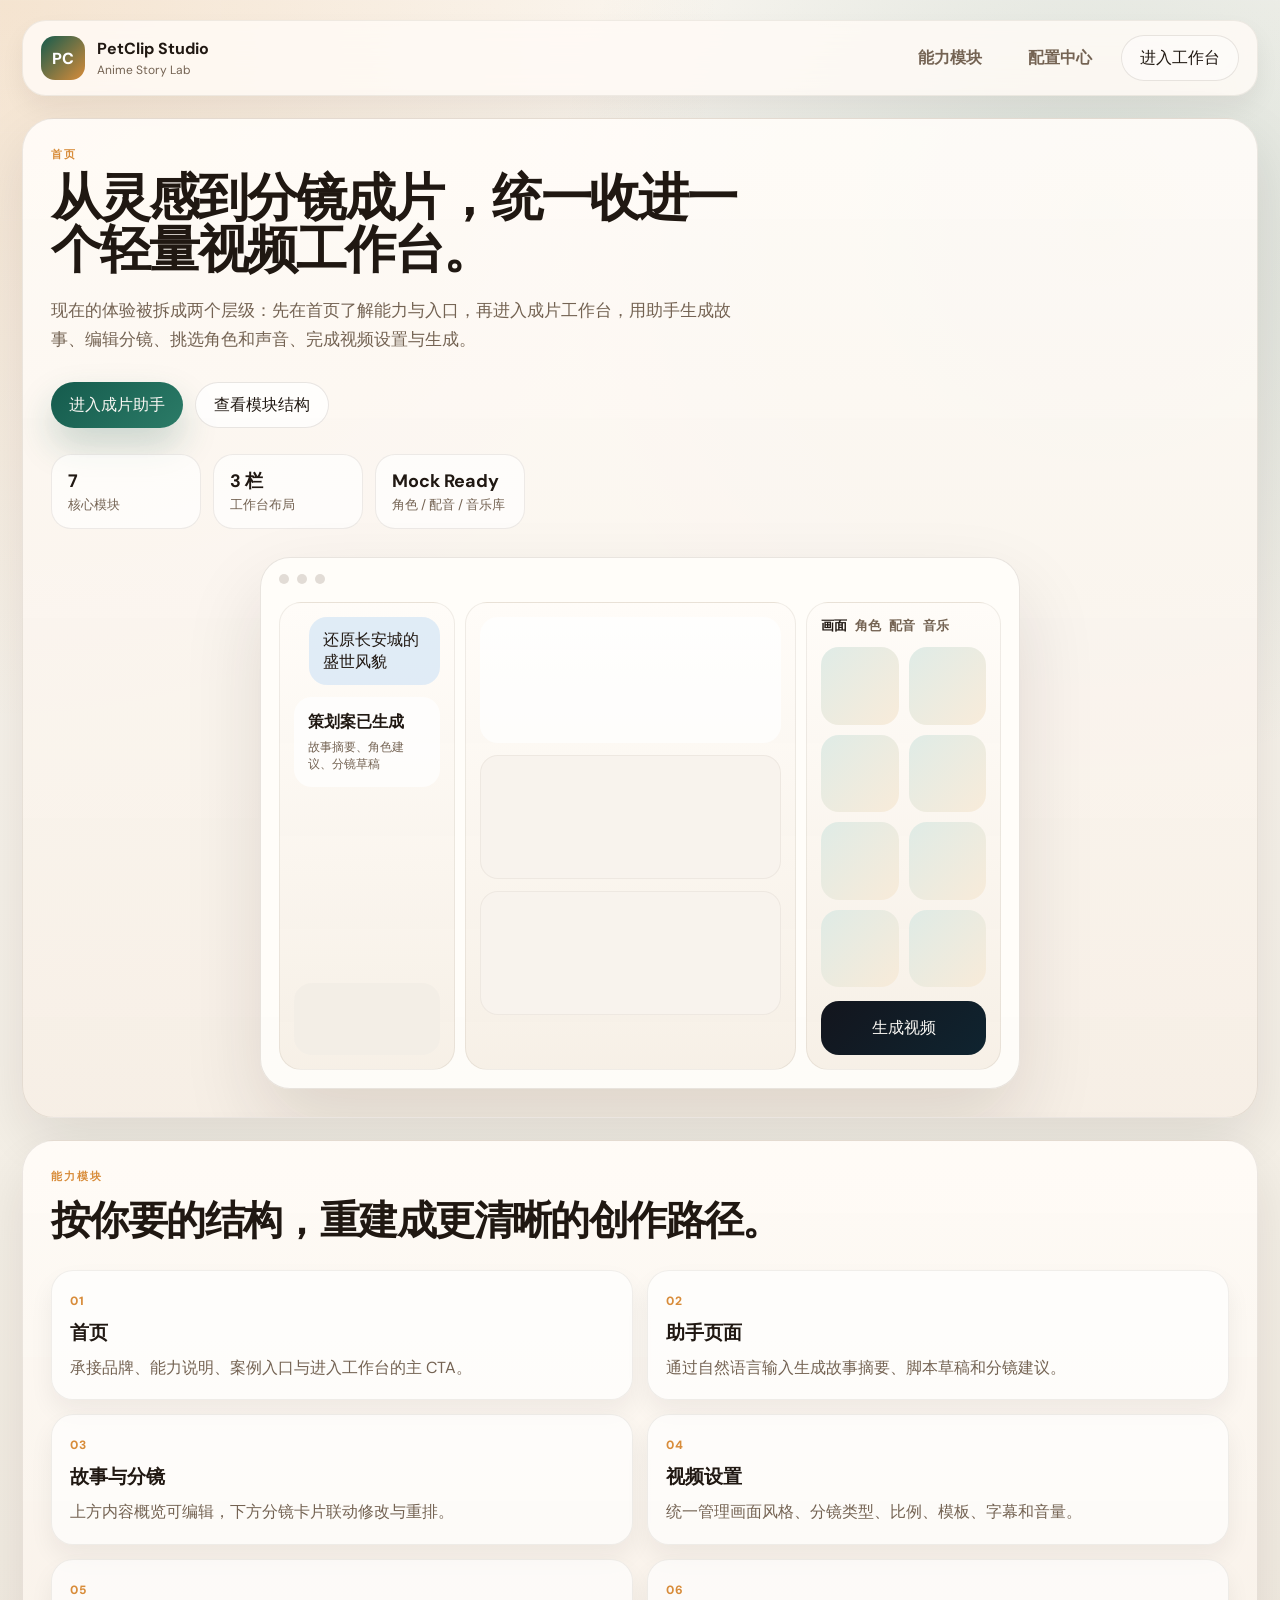
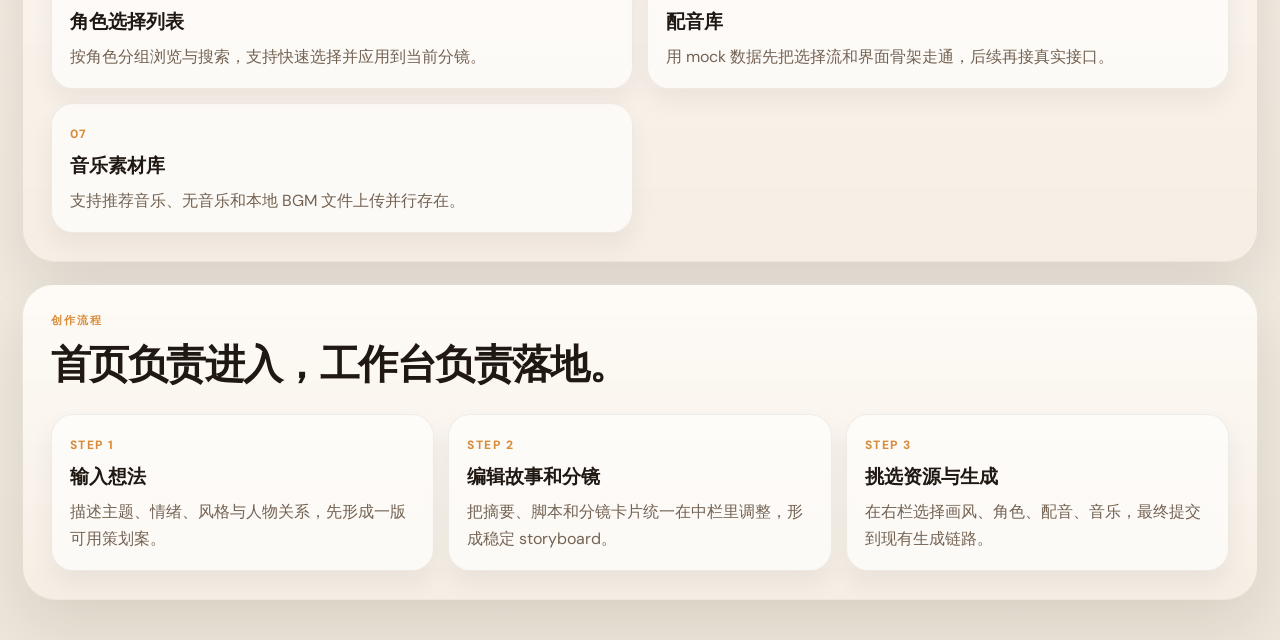
==== commit 2d0ba69b: "feature: 视频助手更新" ====
--- a/front/templates/index.html
+++ b/front/templates/index.html
@@ -23,6 +23,7 @@
       </a>
       <nav class="marketing-nav">
         <a href="#features">能力模块</a>
+        <a href="/config">配置中心</a>
         <a class="btn btn--ghost" href="/studio">进入工作台</a>
       </nav>
     </header>
@@ -121,7 +122,7 @@
           <article class="feature-card">
             <span>05</span>
             <h3>角色选择列表</h3>
-            <p>公共角色与我的角色切换，支持搜索和应用到当前分镜。</p>
+            <p>按角色分组浏览与搜索，支持快速选择并应用到当前分镜。</p>
           </article>
           <article class="feature-card">
             <span>06</span>
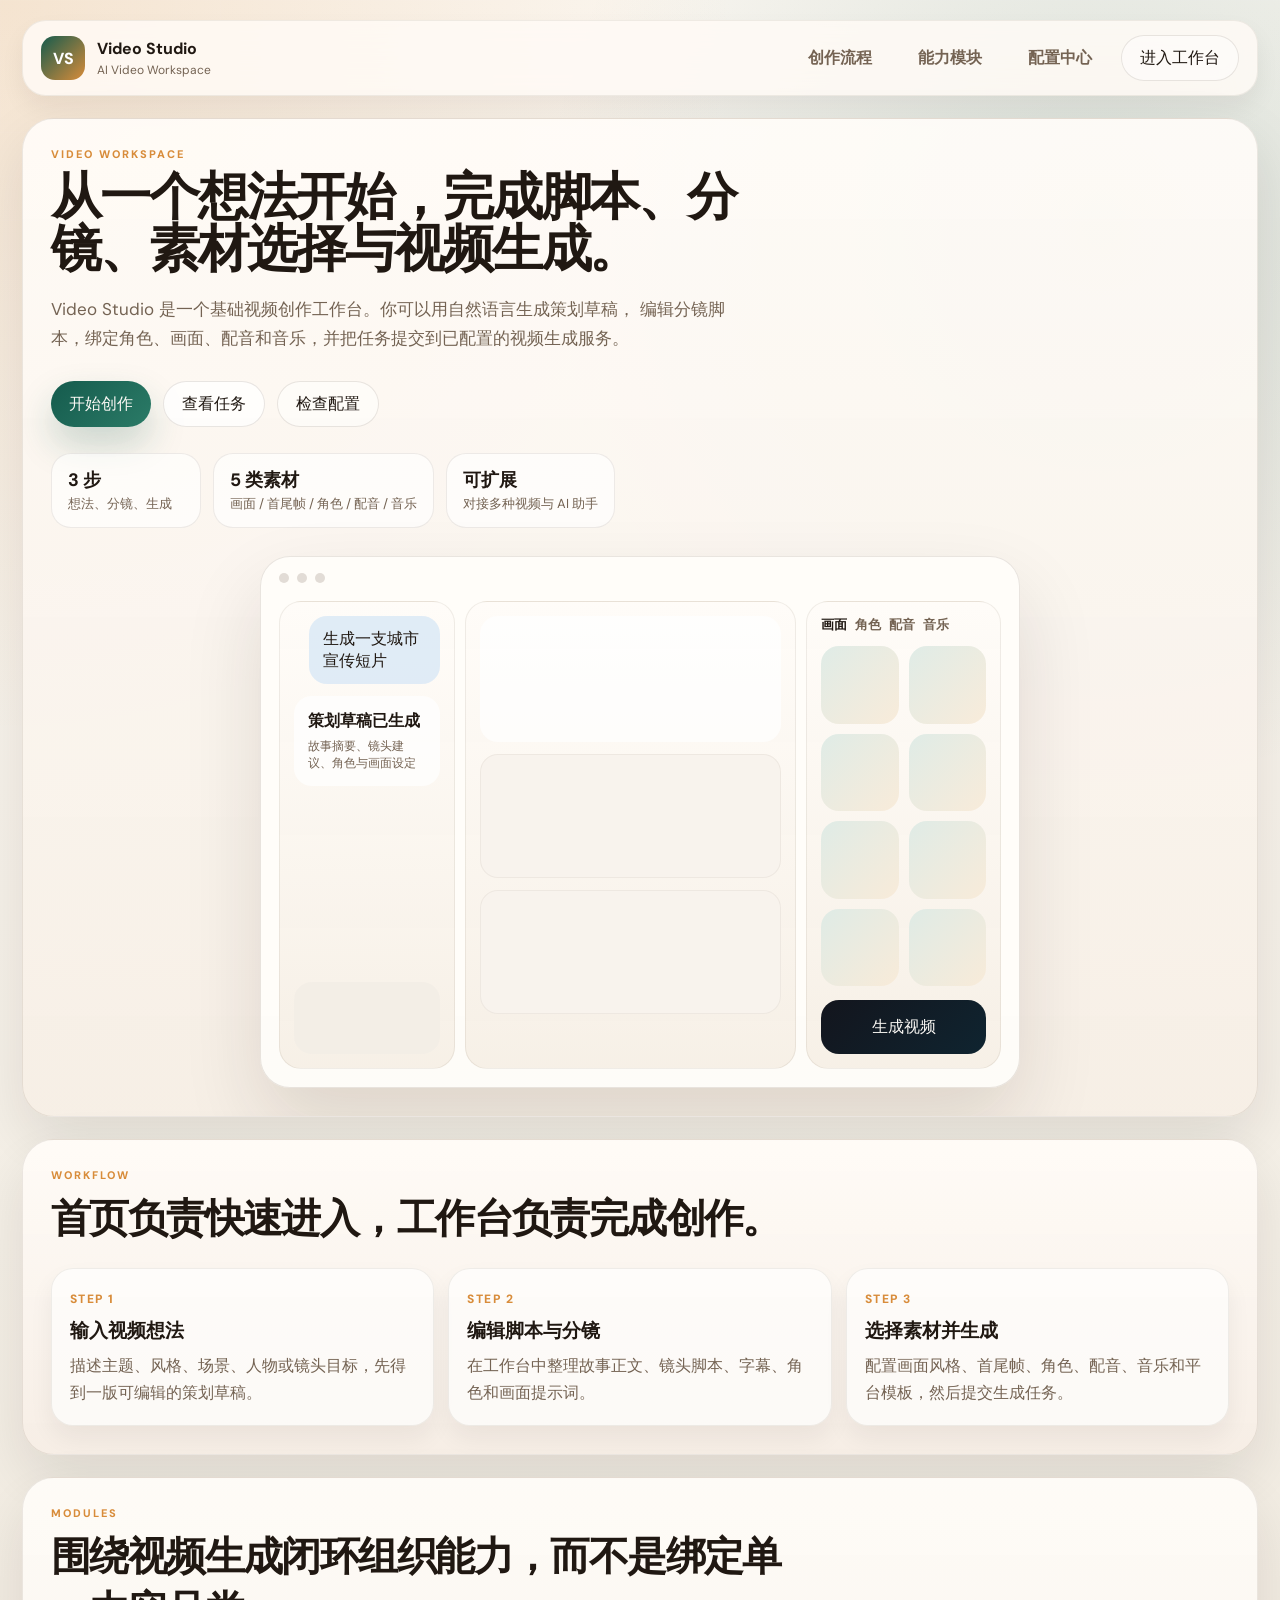
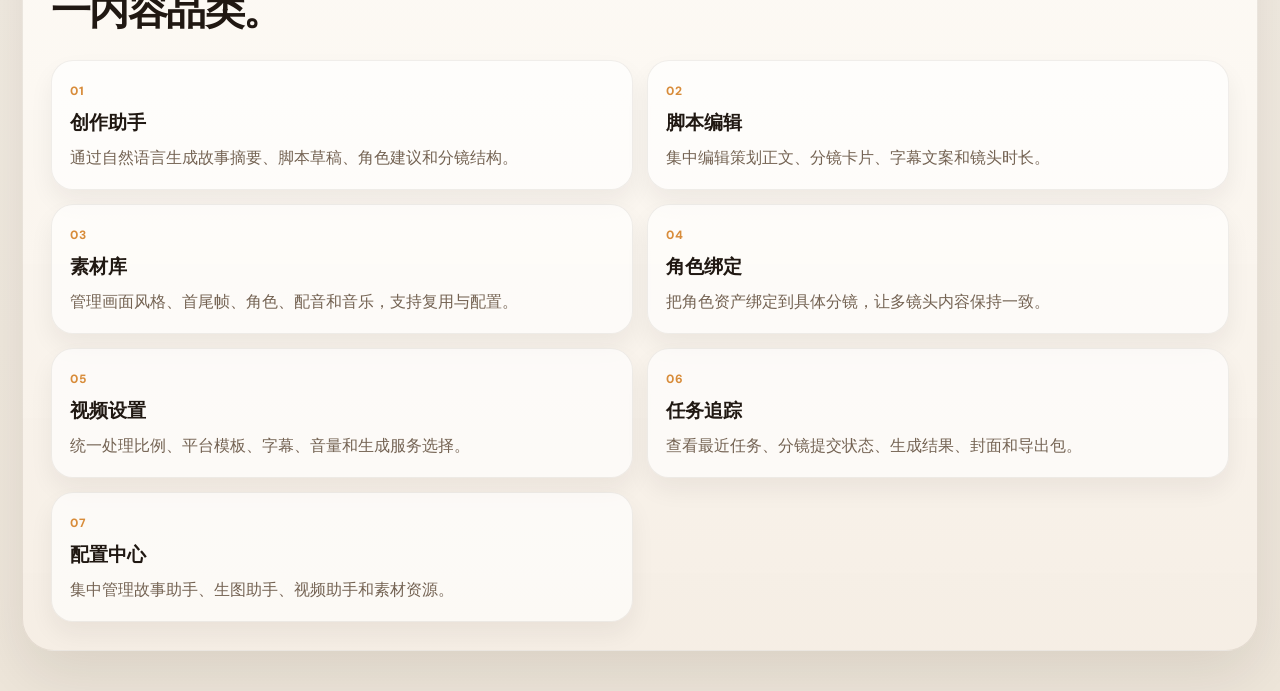
==== commit d25df9d6: "feature: update" ====
--- a/front/templates/index.html
+++ b/front/templates/index.html
@@ -3,7 +3,7 @@
   <head>
     <meta charset="utf-8" />
     <meta name="viewport" content="width=device-width, initial-scale=1" />
-    <title>PetClip Studio</title>
+    <title>Video Studio</title>
     <link rel="preconnect" href="https://fonts.googleapis.com" />
     <link rel="preconnect" href="https://fonts.gstatic.com" crossorigin />
     <link
@@ -15,13 +15,14 @@
   <body data-page="home" class="page-home">
     <header class="marketing-header">
       <a class="marketing-brand" href="/">
-        <span class="marketing-brand__mark">PC</span>
+        <span class="marketing-brand__mark">VS</span>
         <span class="marketing-brand__text">
-          <strong>PetClip Studio</strong>
-          <span>Anime Story Lab</span>
+          <strong>Video Studio</strong>
+          <span>AI Video Workspace</span>
         </span>
       </a>
       <nav class="marketing-nav">
+        <a href="#workflow">创作流程</a>
         <a href="#features">能力模块</a>
         <a href="/config">配置中心</a>
         <a class="btn btn--ghost" href="/studio">进入工作台</a>
@@ -31,27 +32,29 @@
     <main class="marketing-main">
       <section class="hero-shell">
         <div class="hero-copy">
-          <div class="eyebrow">首页</div>
-          <h1>从灵感到分镜成片，统一收进一个轻量视频工作台。</h1>
+          <div class="eyebrow">Video Workspace</div>
+          <h1>从一个想法开始，完成脚本、分镜、素材选择与视频生成。</h1>
           <p>
-            现在的体验被拆成两个层级：先在首页了解能力与入口，再进入成片工作台，用助手生成故事、编辑分镜、挑选角色和声音、完成视频设置与生成。
+            Video Studio 是一个基础视频创作工作台。你可以用自然语言生成策划草稿，
+            编辑分镜脚本，绑定角色、画面、配音和音乐，并把任务提交到已配置的视频生成服务。
           </p>
           <div class="hero-actions">
-            <a class="btn btn--primary" href="/studio">进入成片助手</a>
-            <a class="btn btn--secondary" href="#features">查看模块结构</a>
+            <a class="btn btn--primary" href="/studio">开始创作</a>
+            <a class="btn btn--secondary" href="/tasks">查看任务</a>
+            <a class="btn btn--ghost" href="/config">检查配置</a>
           </div>
           <div class="hero-stats">
             <div class="hero-stat">
-              <strong>7</strong>
-              <span>核心模块</span>
+              <strong>3 步</strong>
+              <span>想法、分镜、生成</span>
             </div>
             <div class="hero-stat">
-              <strong>3 栏</strong>
-              <span>工作台布局</span>
+              <strong>5 类素材</strong>
+              <span>画面 / 首尾帧 / 角色 / 配音 / 音乐</span>
             </div>
             <div class="hero-stat">
-              <strong>Mock Ready</strong>
-              <span>角色 / 配音 / 音乐库</span>
+              <strong>可扩展</strong>
+              <span>对接多种视频与 AI 助手</span>
             </div>
           </div>
         </div>
@@ -63,10 +66,10 @@
             </div>
             <div class="hero-preview__body">
               <div class="hero-preview__sidebar">
-                <div class="hero-preview__bubble hero-preview__bubble--right">还原长安城的盛世风貌</div>
+                <div class="hero-preview__bubble hero-preview__bubble--right">生成一支城市宣传短片</div>
                 <div class="hero-preview__card">
-                  <strong>策划案已生成</strong>
-                  <span>故事摘要、角色建议、分镜草稿</span>
+                  <strong>策划草稿已生成</strong>
+                  <span>故事摘要、镜头建议、角色与画面设定</span>
                 </div>
                 <div class="hero-preview__composer"></div>
               </div>
@@ -93,71 +96,71 @@
         </div>
       </section>
 
+      <section class="marketing-section marketing-section--flow" id="workflow">
+        <div class="section-heading">
+          <div class="eyebrow">Workflow</div>
+          <h2>首页负责快速进入，工作台负责完成创作。</h2>
+        </div>
+        <div class="flow-grid">
+          <div class="flow-step">
+            <strong>Step 1</strong>
+            <h3>输入视频想法</h3>
+            <p>描述主题、风格、场景、人物或镜头目标，先得到一版可编辑的策划草稿。</p>
+          </div>
+          <div class="flow-step">
+            <strong>Step 2</strong>
+            <h3>编辑脚本与分镜</h3>
+            <p>在工作台中整理故事正文、镜头脚本、字幕、角色和画面提示词。</p>
+          </div>
+          <div class="flow-step">
+            <strong>Step 3</strong>
+            <h3>选择素材并生成</h3>
+            <p>配置画面风格、首尾帧、角色、配音、音乐和平台模板，然后提交生成任务。</p>
+          </div>
+        </div>
+      </section>
+
       <section class="marketing-section" id="features">
         <div class="section-heading">
-          <div class="eyebrow">能力模块</div>
-          <h2>按你要的结构，重建成更清晰的创作路径。</h2>
+          <div class="eyebrow">Modules</div>
+          <h2>围绕视频生成闭环组织能力，而不是绑定单一内容品类。</h2>
         </div>
         <div class="feature-grid">
           <article class="feature-card">
             <span>01</span>
-            <h3>首页</h3>
-            <p>承接品牌、能力说明、案例入口与进入工作台的主 CTA。</p>
+            <h3>创作助手</h3>
+            <p>通过自然语言生成故事摘要、脚本草稿、角色建议和分镜结构。</p>
           </article>
           <article class="feature-card">
             <span>02</span>
-            <h3>助手页面</h3>
-            <p>通过自然语言输入生成故事摘要、脚本草稿和分镜建议。</p>
+            <h3>脚本编辑</h3>
+            <p>集中编辑策划正文、分镜卡片、字幕文案和镜头时长。</p>
           </article>
           <article class="feature-card">
             <span>03</span>
-            <h3>故事与分镜</h3>
-            <p>上方内容概览可编辑，下方分镜卡片联动修改与重排。</p>
+            <h3>素材库</h3>
+            <p>管理画面风格、首尾帧、角色、配音和音乐，支持复用与配置。</p>
           </article>
           <article class="feature-card">
             <span>04</span>
-            <h3>视频设置</h3>
-            <p>统一管理画面风格、分镜类型、比例、模板、字幕和音量。</p>
+            <h3>角色绑定</h3>
+            <p>把角色资产绑定到具体分镜，让多镜头内容保持一致。</p>
           </article>
           <article class="feature-card">
             <span>05</span>
-            <h3>角色选择列表</h3>
-            <p>按角色分组浏览与搜索，支持快速选择并应用到当前分镜。</p>
+            <h3>视频设置</h3>
+            <p>统一处理比例、平台模板、字幕、音量和生成服务选择。</p>
           </article>
           <article class="feature-card">
             <span>06</span>
-            <h3>配音库</h3>
-            <p>用 mock 数据先把选择流和界面骨架走通，后续再接真实接口。</p>
+            <h3>任务追踪</h3>
+            <p>查看最近任务、分镜提交状态、生成结果、封面和导出包。</p>
           </article>
           <article class="feature-card">
             <span>07</span>
-            <h3>音乐素材库</h3>
-            <p>支持推荐音乐、无音乐和本地 BGM 文件上传并行存在。</p>
+            <h3>配置中心</h3>
+            <p>集中管理故事助手、生图助手、视频助手和素材资源。</p>
           </article>
-        </div>
-      </section>
-
-      <section class="marketing-section marketing-section--flow" id="flow">
-        <div class="section-heading">
-          <div class="eyebrow">创作流程</div>
-          <h2>首页负责进入，工作台负责落地。</h2>
-        </div>
-        <div class="flow-grid">
-          <div class="flow-step">
-            <strong>Step 1</strong>
-            <h3>输入想法</h3>
-            <p>描述主题、情绪、风格与人物关系，先形成一版可用策划案。</p>
-          </div>
-          <div class="flow-step">
-            <strong>Step 2</strong>
-            <h3>编辑故事和分镜</h3>
-            <p>把摘要、脚本和分镜卡片统一在中栏里调整，形成稳定 storyboard。</p>
-          </div>
-          <div class="flow-step">
-            <strong>Step 3</strong>
-            <h3>挑选资源与生成</h3>
-            <p>在右栏选择画风、角色、配音、音乐，最终提交到现有生成链路。</p>
-          </div>
         </div>
       </section>
     </main>
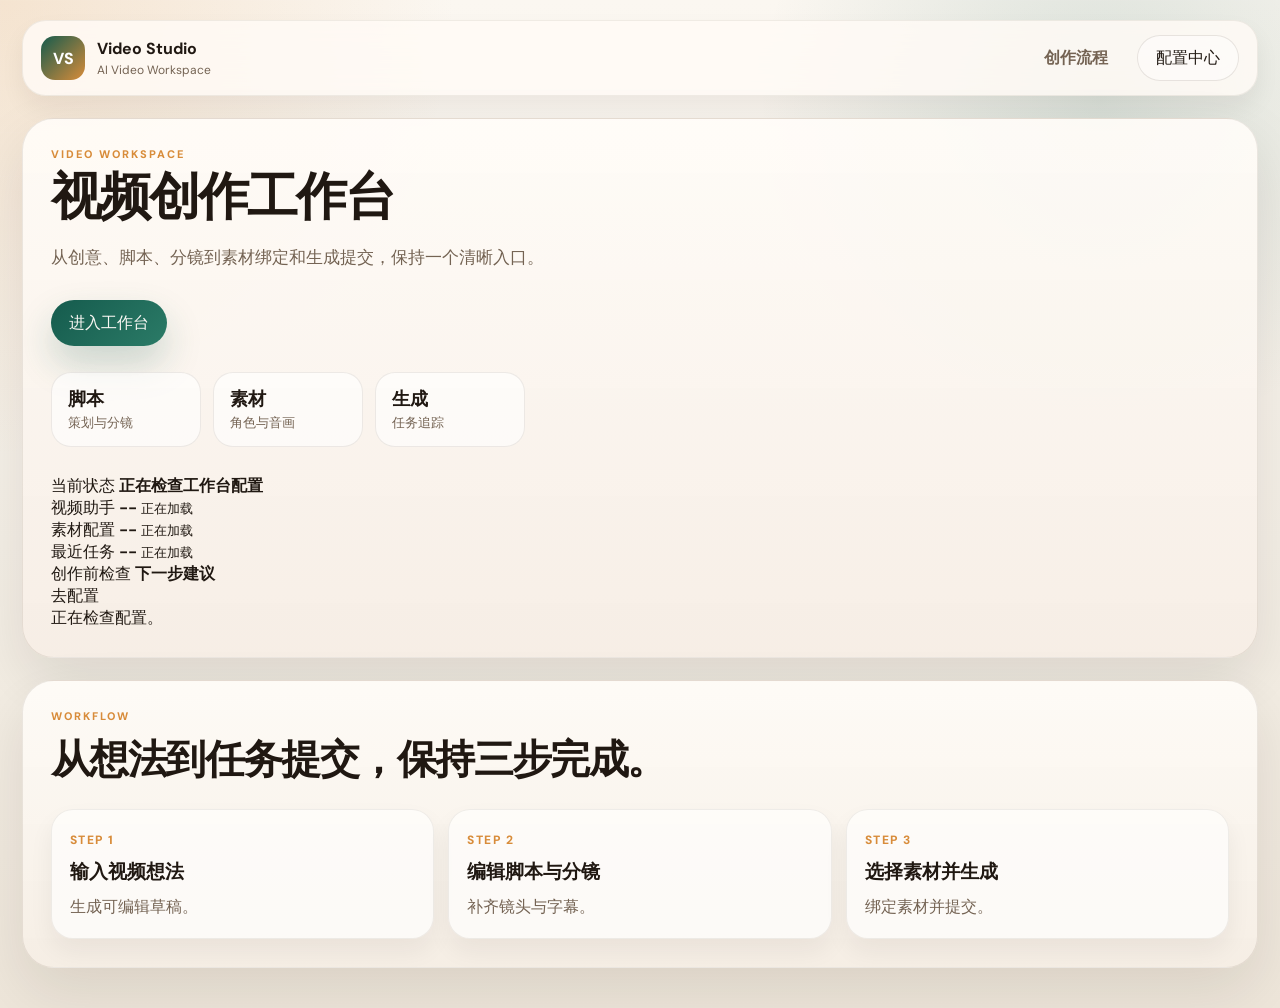
==== commit ed2f2469: "feature: 更新视频助手" ====
--- a/front/templates/index.html
+++ b/front/templates/index.html
@@ -21,11 +21,9 @@
           <span>AI Video Workspace</span>
         </span>
       </a>
-      <nav class="marketing-nav">
+      <nav class="marketing-nav" aria-label="首页导航">
         <a href="#workflow">创作流程</a>
-        <a href="#features">能力模块</a>
-        <a href="/config">配置中心</a>
-        <a class="btn btn--ghost" href="/studio">进入工作台</a>
+        <a class="btn btn--ghost" href="/config">配置中心</a>
       </nav>
     </header>
 
@@ -33,136 +31,93 @@
       <section class="hero-shell">
         <div class="hero-copy">
           <div class="eyebrow">Video Workspace</div>
-          <h1>从一个想法开始，完成脚本、分镜、素材选择与视频生成。</h1>
+          <h1>视频创作工作台</h1>
           <p>
-            Video Studio 是一个基础视频创作工作台。你可以用自然语言生成策划草稿，
-            编辑分镜脚本，绑定角色、画面、配音和音乐，并把任务提交到已配置的视频生成服务。
+            从创意、脚本、分镜到素材绑定和生成提交，保持一个清晰入口。
           </p>
           <div class="hero-actions">
-            <a class="btn btn--primary" href="/studio">开始创作</a>
-            <a class="btn btn--secondary" href="/tasks">查看任务</a>
-            <a class="btn btn--ghost" href="/config">检查配置</a>
+            <a class="btn btn--primary" href="/studio">进入工作台</a>
           </div>
-          <div class="hero-stats">
+          <div class="hero-stats" aria-label="工作台能力概览">
             <div class="hero-stat">
-              <strong>3 步</strong>
-              <span>想法、分镜、生成</span>
+              <strong>脚本</strong>
+              <span>策划与分镜</span>
             </div>
             <div class="hero-stat">
-              <strong>5 类素材</strong>
-              <span>画面 / 首尾帧 / 角色 / 配音 / 音乐</span>
+              <strong>素材</strong>
+              <span>角色与音画</span>
             </div>
             <div class="hero-stat">
-              <strong>可扩展</strong>
-              <span>对接多种视频与 AI 助手</span>
+              <strong>生成</strong>
+              <span>任务追踪</span>
             </div>
           </div>
         </div>
 
-        <div class="hero-preview">
-          <div class="hero-preview__window">
-            <div class="hero-preview__top">
-              <span></span><span></span><span></span>
+        <div class="home-dashboard" aria-label="首页状态概览">
+          <section class="home-status-card home-status-card--primary">
+            <div>
+              <span>当前状态</span>
+              <strong id="home_ready_state">正在检查工作台配置</strong>
             </div>
-            <div class="hero-preview__body">
-              <div class="hero-preview__sidebar">
-                <div class="hero-preview__bubble hero-preview__bubble--right">生成一支城市宣传短片</div>
-                <div class="hero-preview__card">
-                  <strong>策划草稿已生成</strong>
-                  <span>故事摘要、镜头建议、角色与画面设定</span>
-                </div>
-                <div class="hero-preview__composer"></div>
+          </section>
+          <section class="home-metrics" aria-label="关键状态">
+            <div class="home-metric">
+              <span>视频助手</span>
+              <strong id="home_provider_count">--</strong>
+              <small id="home_provider_hint">正在加载</small>
+            </div>
+            <div class="home-metric">
+              <span>素材配置</span>
+              <strong id="home_material_count">--</strong>
+              <small id="home_material_hint">正在加载</small>
+            </div>
+            <div class="home-metric">
+              <span>最近任务</span>
+              <strong id="home_job_count">--</strong>
+              <small id="home_job_hint">正在加载</small>
+            </div>
+          </section>
+          <section class="home-checklist">
+            <div class="home-card-head">
+              <div>
+                <span>创作前检查</span>
+                <strong>下一步建议</strong>
               </div>
-              <div class="hero-preview__editor">
-                <div class="hero-preview__editor-block"></div>
-                <div class="hero-preview__editor-card"></div>
-                <div class="hero-preview__editor-card"></div>
-              </div>
-              <div class="hero-preview__panel">
-                <div class="hero-preview__tabs">
-                  <span class="is-active">画面</span>
-                  <span>角色</span>
-                  <span>配音</span>
-                  <span>音乐</span>
-                </div>
-                <div class="hero-preview__grid">
-                  <span></span><span></span><span></span><span></span>
-                  <span></span><span></span><span></span><span></span>
-                </div>
-                <div class="hero-preview__cta">生成视频</div>
-              </div>
+              <a href="/config">去配置</a>
             </div>
-          </div>
+            <div class="home-checklist__items" id="home_checklist">
+              <div class="home-check-item">正在检查配置。</div>
+            </div>
+          </section>
         </div>
       </section>
 
       <section class="marketing-section marketing-section--flow" id="workflow">
         <div class="section-heading">
           <div class="eyebrow">Workflow</div>
-          <h2>首页负责快速进入，工作台负责完成创作。</h2>
+          <h2>从想法到任务提交，保持三步完成。</h2>
         </div>
         <div class="flow-grid">
           <div class="flow-step">
             <strong>Step 1</strong>
             <h3>输入视频想法</h3>
-            <p>描述主题、风格、场景、人物或镜头目标，先得到一版可编辑的策划草稿。</p>
+            <p>生成可编辑草稿。</p>
           </div>
           <div class="flow-step">
             <strong>Step 2</strong>
             <h3>编辑脚本与分镜</h3>
-            <p>在工作台中整理故事正文、镜头脚本、字幕、角色和画面提示词。</p>
+            <p>补齐镜头与字幕。</p>
           </div>
           <div class="flow-step">
             <strong>Step 3</strong>
             <h3>选择素材并生成</h3>
-            <p>配置画面风格、首尾帧、角色、配音、音乐和平台模板，然后提交生成任务。</p>
+            <p>绑定素材并提交。</p>
           </div>
         </div>
       </section>
 
-      <section class="marketing-section" id="features">
-        <div class="section-heading">
-          <div class="eyebrow">Modules</div>
-          <h2>围绕视频生成闭环组织能力，而不是绑定单一内容品类。</h2>
-        </div>
-        <div class="feature-grid">
-          <article class="feature-card">
-            <span>01</span>
-            <h3>创作助手</h3>
-            <p>通过自然语言生成故事摘要、脚本草稿、角色建议和分镜结构。</p>
-          </article>
-          <article class="feature-card">
-            <span>02</span>
-            <h3>脚本编辑</h3>
-            <p>集中编辑策划正文、分镜卡片、字幕文案和镜头时长。</p>
-          </article>
-          <article class="feature-card">
-            <span>03</span>
-            <h3>素材库</h3>
-            <p>管理画面风格、首尾帧、角色、配音和音乐，支持复用与配置。</p>
-          </article>
-          <article class="feature-card">
-            <span>04</span>
-            <h3>角色绑定</h3>
-            <p>把角色资产绑定到具体分镜，让多镜头内容保持一致。</p>
-          </article>
-          <article class="feature-card">
-            <span>05</span>
-            <h3>视频设置</h3>
-            <p>统一处理比例、平台模板、字幕、音量和生成服务选择。</p>
-          </article>
-          <article class="feature-card">
-            <span>06</span>
-            <h3>任务追踪</h3>
-            <p>查看最近任务、分镜提交状态、生成结果、封面和导出包。</p>
-          </article>
-          <article class="feature-card">
-            <span>07</span>
-            <h3>配置中心</h3>
-            <p>集中管理故事助手、生图助手、视频助手和素材资源。</p>
-          </article>
-        </div>
-      </section>
     </main>
+    <script src="/static/app.js" defer></script>
   </body>
 </html>
